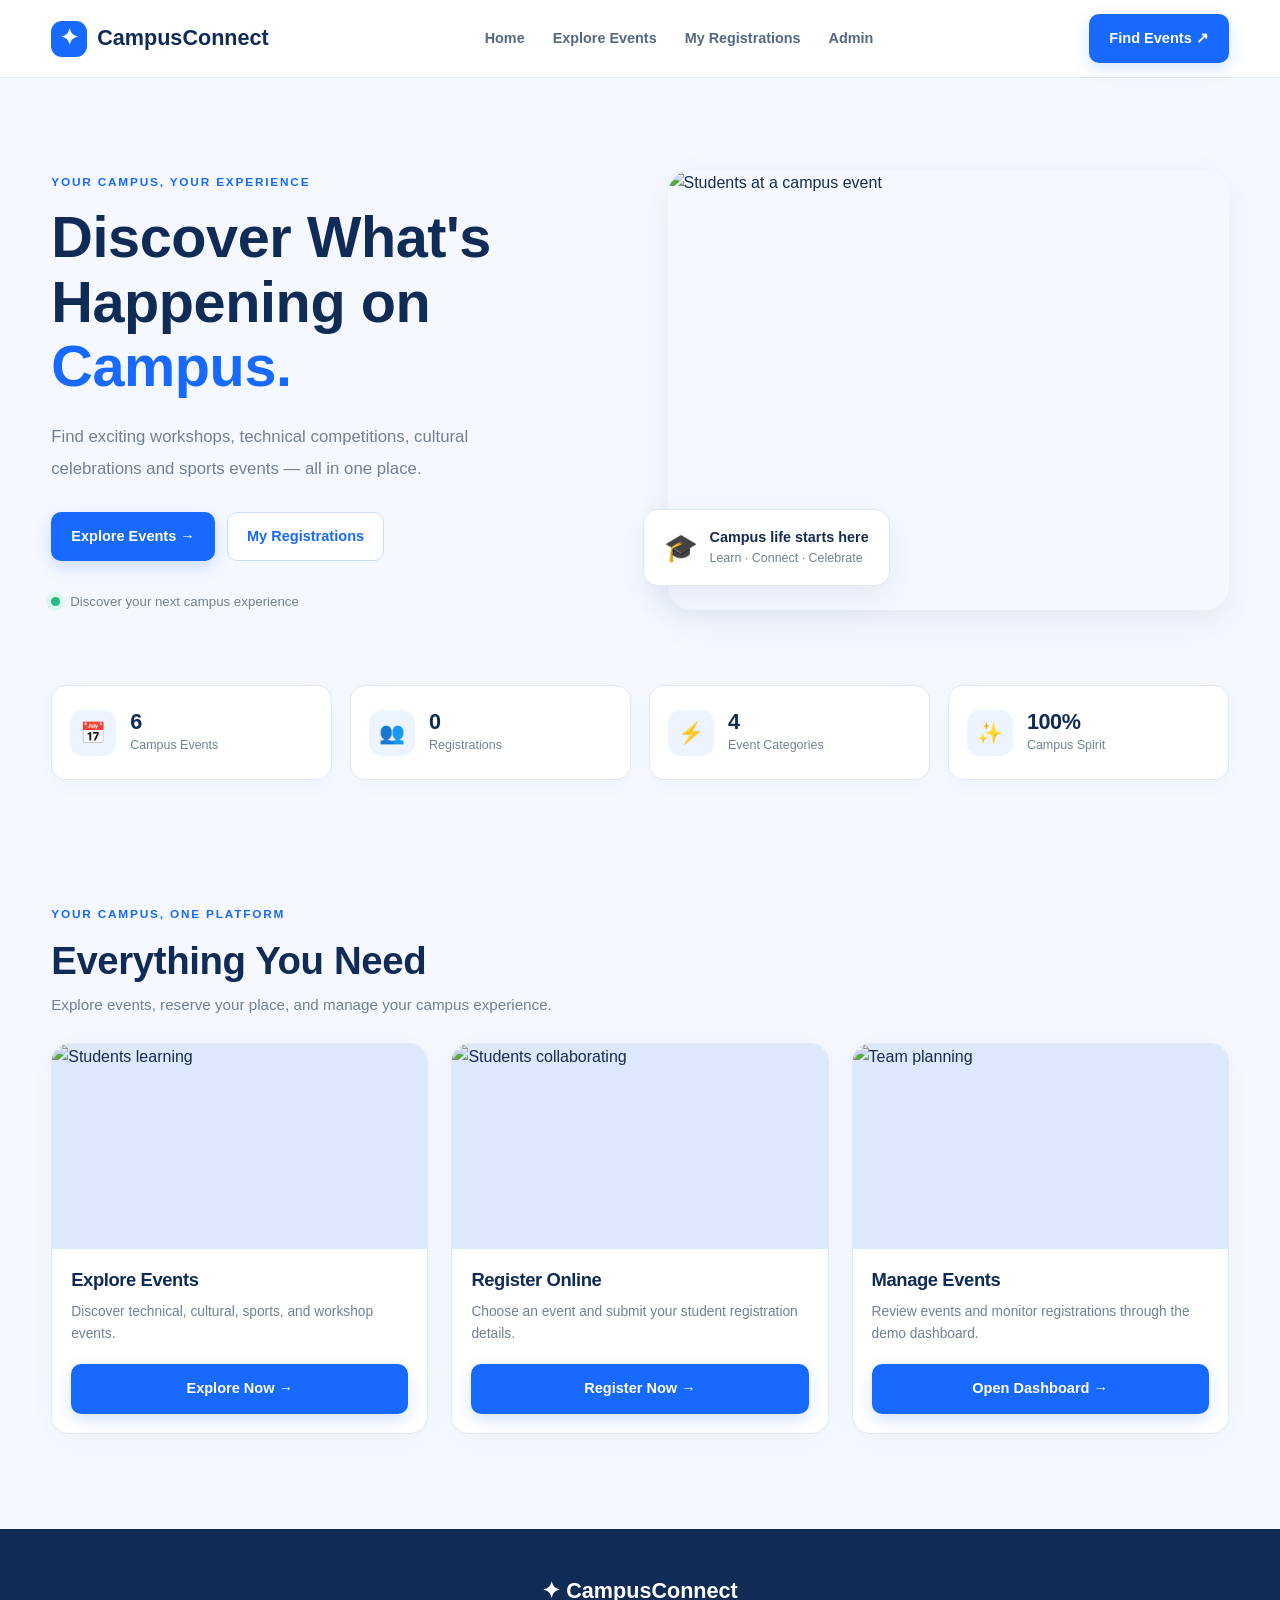
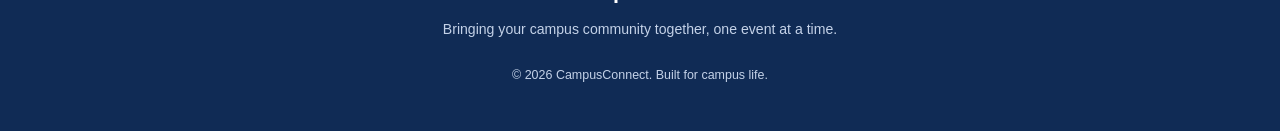
==== index.html @ 8c7f2d9f "Add CampusConnect website files" ====
<!DOCTYPE html>
<html lang="en">
<head>
    <meta charset="UTF-8">
    <meta name="viewport" content="width=device-width, initial-scale=1.0">
    <title>CampusConnect | Home</title>
    <link rel="stylesheet" href="css/style.css">
</head>
<body>
    <header class="navbar">
        <a href="index.html" class="brand"><span class="brand-icon">✦</span> CampusConnect</a>
        <button class="menu-toggle" id="menuToggle" aria-label="Toggle navigation">☰</button>
        <nav class="nav-links" id="navLinks">
            <a href="index.html">Home</a>
            <a href="events.html">Explore Events</a>
            <a href="registrations.html">My Registrations</a>
            <a href="admin.html">Admin</a>
        </nav>
        <a href="events.html" class="btn btn-primary nav-cta">Find Events ↗</a>
    </header>

    <main>
        <section class="hero section" id="home">
            <div class="hero-content">
                <span class="eyebrow">YOUR CAMPUS, YOUR EXPERIENCE</span>
                <h1>Discover What's<br>Happening on <span>Campus.</span></h1>
                <p>Find exciting workshops, technical competitions, cultural celebrations and sports events — all in one place.</p>
                <div class="hero-actions">
                    <a href="events.html" class="btn btn-primary">Explore Events →</a>
                    <a href="registrations.html" class="btn btn-outline">My Registrations</a>
                </div>
                <div class="hero-note"><span class="live-dot"></span> Discover your next campus experience</div>
            </div>

            <div class="hero-image">
                <img src="https://images.unsplash.com/photo-1523580494863-6f3031224c94?auto=format&fit=crop&w=1200&q=85" alt="Students at a campus event">
                <div class="floating-card">
                    <span class="floating-icon">🎓</span>
                    <div><strong>Campus life starts here</strong><small>Learn · Connect · Celebrate</small></div>
                </div>
            </div>
        </section>

        <section class="stats section">
            <div class="stat-card"><span class="stat-icon">📅</span><div><h3 id="totalEvents">0</h3><p>Campus Events</p></div></div>
            <div class="stat-card"><span class="stat-icon">👥</span><div><h3 id="totalRegistrations">0</h3><p>Registrations</p></div></div>
            <div class="stat-card"><span class="stat-icon">⚡</span><div><h3>4</h3><p>Event Categories</p></div></div>
            <div class="stat-card"><span class="stat-icon">✨</span><div><h3>100%</h3><p>Campus Spirit</p></div></div>
        </section>

        <section class="section content-section">
            <div class="section-heading">
                <div>
                    <span class="eyebrow">YOUR CAMPUS, ONE PLATFORM</span>
                    <h2>Everything You Need</h2>
                    <p>Explore events, reserve your place, and manage your campus experience.</p>
                </div>
            </div>

            <div class="event-grid">
                <article class="event-card">
                    <div class="event-image"><img src="https://images.unsplash.com/photo-1516321318423-f06f85e504b3?auto=format&fit=crop&w=900&q=80" alt="Students learning"></div>
                    <div class="event-card-content">
                        <h3>Explore Events</h3>
                        <p>Discover technical, cultural, sports, and workshop events.</p>
                        <a href="events.html" class="btn btn-primary">Explore Now →</a>
                    </div>
                </article>
                <article class="event-card">
                    <div class="event-image"><img src="https://images.unsplash.com/photo-1517245386807-bb43f82c33c4?auto=format&fit=crop&w=900&q=80" alt="Students collaborating"></div>
                    <div class="event-card-content">
                        <h3>Register Online</h3>
                        <p>Choose an event and submit your student registration details.</p>
                        <a href="registration.html" class="btn btn-primary">Register Now →</a>
                    </div>
                </article>
                <article class="event-card">
                    <div class="event-image"><img src="https://images.unsplash.com/photo-1552664730-d307ca884978?auto=format&fit=crop&w=900&q=80" alt="Team planning"></div>
                    <div class="event-card-content">
                        <h3>Manage Events</h3>
                        <p>Review events and monitor registrations through the demo dashboard.</p>
                        <a href="admin.html" class="btn btn-primary">Open Dashboard →</a>
                    </div>
                </article>
            </div>
        </section>
    </main>

    <footer class="footer">
        <a href="index.html" class="brand footer-brand">✦ CampusConnect</a>
        <p>Bringing your campus community together, one event at a time.</p>
        <p class="copyright">© <span id="currentYear"></span> CampusConnect. Built for campus life.</p>
    </footer>

    <script src="js/events.js"></script>
    <script src="js/registration.js"></script>
    <script src="js/main.js"></script>
</body>
</html>
---- css/style.css ----
/* =========================================
   CAMPUSCONNECT - GLOBAL STYLES
========================================= */
:root {
    --primary: #1769ff;
    --primary-dark: #0d4ec4;
    --navy: #102b55;
    --text: #172b4d;
    --muted: #718096;
    --background: #f5f8ff;
    --white: #ffffff;
    --border: #e1e9f5;
    --green: #13845b;
    --shadow: 0 12px 35px rgba(24, 67, 125, 0.08);
    --radius: 18px;
}

* {
    margin: 0;
    padding: 0;
    box-sizing: border-box;
}

html {
    scroll-behavior: smooth;
    scroll-padding-top: 90px;
}

body {
    font-family: "Segoe UI", Arial, sans-serif;
    color: var(--text);
    background: var(--background);
    line-height: 1.6;
}

button, input, select, textarea {
    font: inherit;
}

button, a {
    -webkit-tap-highlight-color: transparent;
}

a {
    text-decoration: none;
    color: inherit;
}

button {
    cursor: pointer;
}

img {
    max-width: 100%;
    display: block;
}

.hidden {
    display: none !important;
}

.section {
    width: min(1180px, 92%);
    margin-inline: auto;
}

.content-section {
    padding-top: 85px;
}

h1, h2, h3, h4 {
    line-height: 1.25;
    letter-spacing: -0.4px;
}

p {
    color: var(--muted);
}

/* =========================================
   NAVIGATION BAR
========================================= */
.navbar {
    position: sticky;
    top: 0;
    z-index: 100;
    min-height: 76px;
    padding: 14px 4%;
    display: flex;
    align-items: center;
    justify-content: space-between;
    gap: 25px;
    background: rgba(255, 255, 255, 0.96);
    border-bottom: 1px solid var(--border);
    backdrop-filter: blur(14px);
}

.brand {
    display: inline-flex;
    align-items: center;
    gap: 10px;
    color: var(--navy);
    font-size: 1.35rem;
    font-weight: 800;
    white-space: nowrap;
}

.brand-icon {
    display: grid;
    place-items: center;
    width: 36px;
    height: 36px;
    border-radius: 11px;
    background: var(--primary);
    color: white;
}

.nav-links {
    display: flex;
    align-items: center;
    gap: 28px;
}

.nav-links a {
    font-size: 0.9rem;
    font-weight: 600;
    color: #566783;
    transition: color 0.2s;
}

.nav-links a:hover,
.nav-links a:focus-visible {
    color: var(--primary);
}

.menu-toggle {
    display: none;
    border: 0;
    background: transparent;
    color: var(--navy);
    font-size: 1.6rem;
}

/* =========================================
   BUTTONS
========================================= */
.btn {
    display: inline-flex;
    justify-content: center;
    align-items: center;
    gap: 8px;
    padding: 12px 19px;
    border-radius: 10px;
    border: 1px solid transparent;
    font-size: 0.91rem;
    font-weight: 700;
    transition: transform 0.2s, background 0.2s, box-shadow 0.2s;
}

.btn:hover {
    transform: translateY(-2px);
}

.btn-primary {
    color: white;
    background: var(--primary);
    box-shadow: 0 6px 16px rgba(23, 105, 255, 0.18);
}

.btn-primary:hover {
    background: var(--primary-dark);
}

.btn-outline {
    color: var(--primary);
    background: white;
    border-color: #cbdcff;
}

.btn-outline:hover {
    background: #edf4ff;
}

.btn-full {
    width: 100%;
    margin-top: 20px;
}

/* =========================================
   HERO / HOME
========================================= */
.hero {
    display: grid;
    grid-template-columns: 1fr 1fr;
    align-items: center;
    gap: 55px;
    padding-top: 65px;
    padding-bottom: 48px;
}

.hero-content {
    padding-block: 25px;
}

.eyebrow {
    display: inline-block;
    margin-bottom: 13px;
    color: var(--primary);
    font-size: 0.74rem;
    font-weight: 800;
    letter-spacing: 1.8px;
}

.hero h1 {
    color: var(--navy);
    font-size: clamp(2.5rem, 4.5vw, 4rem);
    line-height: 1.12;
    margin-bottom: 22px;
}

.hero h1 span {
    color: var(--primary);
}

.hero-content > p {
    max-width: 500px;
    font-size: 1.05rem;
    line-height: 1.9;
    margin-bottom: 27px;
}

.hero-actions {
    display: flex;
    flex-wrap: wrap;
    gap: 12px;
}

.hero-note {
    display: flex;
    align-items: center;
    gap: 10px;
    margin-top: 30px;
    font-size: 0.83rem;
    color: var(--muted);
}

.live-dot {
    width: 9px;
    height: 9px;
    background: #22bd83;
    border-radius: 50%;
    box-shadow: 0 0 0 5px #dff8ed;
}

.hero-image {
    position: relative;
    min-width: 0;
}

.hero-image > img {
    width: 100%;
    height: 440px;
    object-fit: cover;
    border-radius: 24px;
    box-shadow: var(--shadow);
}

.floating-card {
    position: absolute;
    left: -25px;
    bottom: 24px;
    display: flex;
    align-items: center;
    gap: 12px;
    padding: 16px 20px;
    background: white;
    border: 1px solid var(--border);
    border-radius: 15px;
    box-shadow: var(--shadow);
}

.floating-icon {
    font-size: 1.7rem;
}

.floating-card strong,
.floating-card small {
    display: block;
}

.floating-card strong {
    font-size: 0.9rem;
}

.floating-card small {
    color: var(--muted);
    font-size: 0.78rem;
}

/* =========================================
   STATISTICS CARDS
========================================= */
.stats {
    display: grid;
    grid-template-columns: repeat(4, 1fr);
    gap: 18px;
    padding-bottom: 35px;
}

.stat-card {
    display: flex;
    align-items: center;
    gap: 14px;
    padding: 23px 18px;
    background: white;
    border: 1px solid var(--border);
    border-radius: 15px;
    box-shadow: 0 5px 20px rgba(24, 67, 125, 0.03);
}

.stat-icon {
    display: grid;
    place-items: center;
    flex-shrink: 0;
    width: 46px;
    height: 46px;
    border-radius: 13px;
    background: #edf4ff;
    font-size: 1.3rem;
}

.stat-card h3 {
    color: var(--navy);
    font-size: 1.35rem;
}

.stat-card p {
    font-size: 0.78rem;
}

/* =========================================
   SECTION HEADINGS
========================================= */
.section-heading {
    display: flex;
    justify-content: space-between;
    align-items: end;
    gap: 20px;
    margin-bottom: 26px;
}

.section-heading h2 {
    color: var(--navy);
    font-size: clamp(1.8rem, 3vw, 2.4rem);
    margin-bottom: 8px;
}

.section-heading p {
    font-size: 0.95rem;
}

.result-count {
    padding: 8px 13px;
    border: 1px solid var(--border);
    border-radius: 30px;
    background: white;
    color: var(--muted);
    font-size: 0.82rem;
    white-space: nowrap;
}

/* =========================================
   SEARCH AND FILTERS
========================================= */
.event-toolbar {
    display: grid;
    grid-template-columns: 1fr 190px 165px;
    gap: 13px;
    margin-bottom: 19px;
}

.search-box {
    display: flex;
    align-items: center;
    gap: 10px;
    min-width: 0;
    padding: 0 15px;
    background: white;
    border: 1px solid var(--border);
    border-radius: 11px;
}

.search-box span {
    color: var(--primary);
    font-size: 1.7rem;
}

.search-box input {
    width: 100%;
    min-width: 0;
    padding: 13px 0;
    border: 0;
    outline: 0;
    background: transparent;
}

.event-toolbar select,
.form-card input,
.form-card select,
.form-card textarea {
    width: 100%;
    min-width: 0;
    padding: 12px;
    color: var(--text);
    background: white;
    border: 1px solid var(--border);
    border-radius: 9px;
    outline: none;
}

.event-toolbar select:focus,
.form-card input:focus,
.form-card select:focus,
.form-card textarea:focus {
    border-color: var(--primary);
    box-shadow: 0 0 0 3px rgba(23, 105, 255, 0.09);
}

.category-chips {
    display: flex;
    flex-wrap: wrap;
    gap: 10px;
    margin-bottom: 25px;
}

.chip {
    padding: 9px 16px;
    border: 1px solid var(--border);
    border-radius: 30px;
    background: white;
    color: #526581;
    font-size: 0.85rem;
    font-weight: 600;
}

.chip:hover,
.chip.active {
    background: var(--primary);
    border-color: var(--primary);
    color: white;
}

/* =========================================
   EVENT CARDS
========================================= */
.event-grid {
    display: grid;
    grid-template-columns: repeat(3, minmax(0, 1fr));
    gap: 23px;
}

.event-card {
    min-width: 0;
    overflow: hidden;
    background: white;
    border: 1px solid var(--border);
    border-radius: var(--radius);
    box-shadow: 0 6px 24px rgba(24, 67, 125, 0.04);
    transition: transform 0.25s, box-shadow 0.25s;
}

.event-card:hover {
    transform: translateY(-5px);
    box-shadow: var(--shadow);
}

.event-image {
    position: relative;
    height: 205px;
    overflow: hidden;
    background: #dce8fb;
}

.event-image img {
    width: 100%;
    height: 100%;
    object-fit: cover;
    transition: transform 0.4s;
}

.event-card:hover .event-image img {
    transform: scale(1.04);
}

.category-badge {
    position: absolute;
    top: 14px;
    left: 14px;
    padding: 5px 11px;
    border-radius: 30px;
    background: white;
    color: var(--primary-dark);
    font-size: 0.72rem;
    font-weight: 800;
}

.event-card-content {
    padding: 19px;
}

.event-card-content h3 {
    margin-bottom: 10px;
    color: var(--navy);
    font-size: 1.15rem;
}

.event-card-content > p {
    min-height: 48px;
    margin-bottom: 15px;
    font-size: 0.86rem;
}

.event-meta {
    display: grid;
    gap: 8px;
    margin-bottom: 18px;
    color: #62728a;
    font-size: 0.82rem;
}

.event-meta span {
    display: flex;
    align-items: center;
    gap: 9px;
}

.event-card-content .btn {
    width: 100%;
}

.empty-state {
    padding: 40px 20px;
    text-align: center;
    background: white;
    border: 1px dashed #cad8ed;
    border-radius: var(--radius);
}

.empty-state > span {
    display: block;
    margin-bottom: 12px;
    font-size: 2.4rem;
}

.empty-state h3 {
    margin-bottom: 8px;
    color: var(--navy);
}

.empty-state p {
    margin-bottom: 18px;
}

/* =========================================
   EVENT DETAILS
========================================= */
.details-panel {
    overflow: hidden;
    background: white;
    border: 1px solid var(--border);
    border-radius: var(--radius);
    box-shadow: var(--shadow);
}

.details-placeholder {
    padding: 45px 20px;
    text-align: center;
}

.details-placeholder > span {
    font-size: 2.5rem;
}

.details-placeholder h3 {
    margin: 12px 0;
    color: var(--navy);
}

.details-placeholder p {
    margin-bottom: 20px;
}

.details-content {
    display: grid;
    grid-template-columns: 0.95fr 1.05fr;
    gap: 30px;
    padding: 25px;
}

.details-content > img {
    width: 100%;
    height: 340px;
    object-fit: cover;
    border-radius: 14px;
}

.details-copy {
    padding: 12px 0;
}

.details-copy h3 {
    margin: 13px 0;
    color: var(--navy);
    font-size: 1.8rem;
}

.details-copy > p {
    margin: 15px 0;
}

.details-highlights {
    margin: 18px 0;
    padding-left: 20px;
    color: #586b85;
}

.details-highlights li {
    margin: 7px 0;
}

.details-copy .btn {
    margin-top: 10px;
}

/* =========================================
   FORMS AND REGISTRATION
========================================= */
.registration-layout {
    display: grid;
    grid-template-columns: 1fr 0.8fr;
    align-items: start;
    gap: 25px;
}

.form-card {
    min-width: 0;
    padding: 27px;
    background: white;
    border: 1px solid var(--border);
    border-radius: var(--radius);
    box-shadow: 0 6px 25px rgba(24, 67, 125, 0.04);
}

.form-card h3 {
    margin-bottom: 7px;
    color: var(--navy);
    font-size: 1.35rem;
}

.form-description {
    margin-bottom: 20px;
    font-size: 0.85rem;
}

.form-card label {
    display: block;
    margin: 16px 0 7px;
    color: #344866;
    font-size: 0.86rem;
    font-weight: 700;
}

.form-card textarea {
    resize: vertical;
}

.registration-aside {
    overflow: hidden;
    background: white;
    border: 1px solid var(--border);
    border-radius: var(--radius);
}

.registration-aside > img {
    width: 100%;
    height: 235px;
    object-fit: cover;
}

.aside-content {
    padding: 24px;
}

.aside-content h3 {
    margin-bottom: 12px;
    color: var(--navy);
    font-size: 1.5rem;
}

.aside-content > p {
    font-size: 0.9rem;
}

.aside-tip {
    display: flex;
    gap: 12px;
    margin-top: 22px;
    padding: 15px;
    background: #edf5ff;
    border-radius: 11px;
}

.aside-tip > span {
    font-size: 1.2rem;
}

.aside-tip p {
    font-size: 0.82rem;
}

.form-message {
    min-height: 20px;
    margin-top: 13px;
    font-size: 0.87rem;
    font-weight: 600;
}

.form-message.success {
    color: var(--green);
}

.form-message.error {
    color: #c0392b;
}

/* =========================================
   MY REGISTRATIONS
========================================= */
.registration-summary {
    display: grid;
    grid-template-columns: repeat(2, minmax(0, 1fr));
    gap: 18px;
    margin-bottom: 25px;
}

.registration-summary > div {
    display: grid;
    grid-template-columns: auto 1fr;
    column-gap: 14px;
    align-items: center;
    padding: 20px;
    background: white;
    border: 1px solid var(--border);
    border-radius: 14px;
}

.registration-summary span {
    grid-row: span 2;
    font-size: 1.8rem;
}

.registration-summary strong {
    color: var(--navy);
    font-size: 1.45rem;
}

.registration-summary small {
    color: var(--muted);
}

.my-registration-list {
    display: grid;
    gap: 14px;
}

.my-registration-item {
    display: grid;
    grid-template-columns: 115px 1fr auto;
    align-items: center;
    gap: 20px;
    padding: 17px;
    background: white;
    border: 1px solid var(--border);
    border-radius: 14px;
}

.my-registration-item > img {
    width: 115px;
    height: 90px;
    object-fit: cover;
    border-radius: 10px;
}

.my-registration-item h3 {
    margin-bottom: 8px;
    color: var(--navy);
}

.my-registration-item p {
    font-size: 0.83rem;
    margin: 3px 0;
}

.status-badge {
    display: inline-block;
    padding: 5px 10px;
    border-radius: 30px;
    background: #e4f8ed;
    color: #16784c;
    font-size: 0.73rem;
    font-weight: 800;
}

/* =========================================
   ADMIN DASHBOARD
========================================= */
.admin-notice {
    padding: 14px 17px;
    margin-bottom: 22px;
    background: #fff8e8;
    border: 1px solid #f1dfad;
    border-radius: 11px;
    color: #785a19;
    font-size: 0.86rem;
}

.admin-stats {
    display: grid;
    grid-template-columns: repeat(3, minmax(0, 1fr));
    gap: 18px;
    margin-bottom: 25px;
}

.admin-stat {
    padding: 23px;
    background: linear-gradient(135deg, #1769ff, #4b8dff);
    border-radius: 15px;
    color: white;
}

.admin-stat:nth-child(2) {
    background: linear-gradient(135deg, #12845b, #27bb86);
}

.admin-stat:nth-child(3) {
    background: linear-gradient(135deg, #6947df, #9c70ff);
}

.admin-stat span,
.admin-stat strong {
    display: block;
}

.admin-stat span {
    margin-bottom: 8px;
    font-size: 0.88rem;
    opacity: 0.95;
}

.admin-stat strong {
    font-size: 2rem;
}

.admin-layout {
    display: grid;
    grid-template-columns: 0.8fr 1.2fr;
    align-items: start;
    gap: 22px;
}

.admin-table-card {
    min-width: 0;
    padding: 22px;
    background: white;
    border: 1px solid var(--border);
    border-radius: var(--radius);
}

.table-heading {
    display: flex;
    align-items: center;
    justify-content: space-between;
    flex-wrap: wrap;
    gap: 12px;
    margin-bottom: 20px;
}

.table-heading h3 {
    color: var(--navy);
}

.table-heading .btn {
    padding: 9px 12px;
    font-size: 0.8rem;
}

.table-scroll {
    width: 100%;
    overflow-x: auto;
}

table {
    width: 100%;
    border-collapse: collapse;
    font-size: 0.82rem;
}

th, td {
    padding: 13px 11px;
    text-align: left;
    border-bottom: 1px solid var(--border);
    white-space: nowrap;
}

th {
    color: #526581;
    background: #f5f8ff;
    font-size: 0.77rem;
}

td {
    color: #465a76;
}

.table-action {
    padding: 6px 9px;
    margin: 2px;
    border: 1px solid var(--border);
    border-radius: 7px;
    background: white;
    color: var(--primary);
    font-size: 0.76rem;
    font-weight: 700;
}

.table-action.delete {
    color: #c0392b;
}

/* =========================================
   FOOTER AND TOAST
========================================= */
.footer {
    margin-top: 95px;
    padding: 45px 20px;
    background: #102b55;
    color: white;
    text-align: center;
}

.footer-brand {
    color: white;
    justify-content: center;
}

.footer > p {
    margin-top: 10px;
    color: #c4d2e8;
    font-size: 0.88rem;
}

.footer .copyright {
    margin-top: 25px;
    font-size: 0.78rem;
}

.toast {
    position: fixed;
    z-index: 200;
    right: 22px;
    bottom: 22px;
    max-width: min(360px, calc(100% - 44px));
    padding: 14px 20px;
    background: #102b55;
    color: white;
    border-radius: 12px;
    box-shadow: var(--shadow);
    opacity: 0;
    transform: translateY(12px);
    pointer-events: none;
    transition: opacity 0.25s, transform 0.25s;
}

.toast.show {
    opacity: 1;
    transform: translateY(0);
}

/* =========================================
   RESPONSIVE DESIGN
========================================= */
@media (max-width: 1000px) {
    .navbar {
        gap: 15px;
    }

    .nav-links {
        gap: 15px;
    }

    .nav-cta {
        display: none;
    }

    .hero {
        gap: 30px;
    }

    .hero-image > img {
        height: 360px;
    }

    .stats {
        grid-template-columns: repeat(2, 1fr);
    }

    .event-grid {
        grid-template-columns: repeat(2, minmax(0, 1fr));
    }

    .admin-layout {
        grid-template-columns: 1fr;
    }
}

@media (max-width: 700px) {
    html {
        scroll-padding-top: 75px;
    }

    .navbar {
        min-height: 68px;
        flex-wrap: wrap;
    }

    .brand {
        font-size: 1.15rem;
    }

    .menu-toggle {
        display: block;
    }

    .nav-links {
        display: none;
        order: 3;
        width: 100%;
        align-items: stretch;
        flex-direction: column;
        gap: 0;
        padding: 8px 0;
    }

    .nav-links.open {
        display: flex;
    }

    .nav-links a {
        padding: 11px 5px;
        border-top: 1px solid var(--border);
    }

    .hero {
        grid-template-columns: 1fr;
        padding-top: 35px;
        gap: 28px;
    }

    .hero h1 {
        font-size: clamp(2.4rem, 9vw, 3.4rem);
    }

    .hero-image > img {
        height: 300px;
    }

    .floating-card {
        left: 12px;
        bottom: 12px;
        padding: 12px;
    }

    .stats {
        gap: 10px;
    }

    .stat-card {
        padding: 15px 10px;
        gap: 9px;
    }

    .stat-icon {
        width: 38px;
        height: 38px;
        font-size: 1rem;
    }

    .stat-card h3 {
        font-size: 1.1rem;
    }

    .stat-card p {
        font-size: 0.7rem;
    }

    .content-section {
        padding-top: 65px;
    }

    .section-heading {
        align-items: start;
        flex-direction: column;
    }

    .event-toolbar {
        grid-template-columns: 1fr;
    }

    .event-grid {
        grid-template-columns: 1fr;
    }

    .event-image {
        height: 220px;
    }

    .details-content {
        grid-template-columns: 1fr;
        padding: 17px;
        gap: 15px;
    }

    .details-content > img {
        height: 240px;
    }

    .registration-layout {
        grid-template-columns: 1fr;
    }

    .form-card {
        padding: 20px;
    }

    .registration-summary {
        gap: 10px;
    }

    .registration-summary > div {
        padding: 14px;
        column-gap: 9px;
    }

    .my-registration-item {
        grid-template-columns: 85px 1fr;
        gap: 13px;
    }

    .my-registration-item > img {
        width: 85px;
        height: 85px;
    }

    .my-registration-item > div:last-child {
        grid-column: 2;
    }

    .admin-stats {
        grid-template-columns: 1fr;
    }

    .table-heading {
        align-items: flex-start;
        flex-direction: column;
    }
}

@media (max-width: 380px) {
    .section {
        width: 94%;
    }

    .stats {
        grid-template-columns: 1fr;
    }

    .hero-actions .btn {
        width: 100%;
    }
}
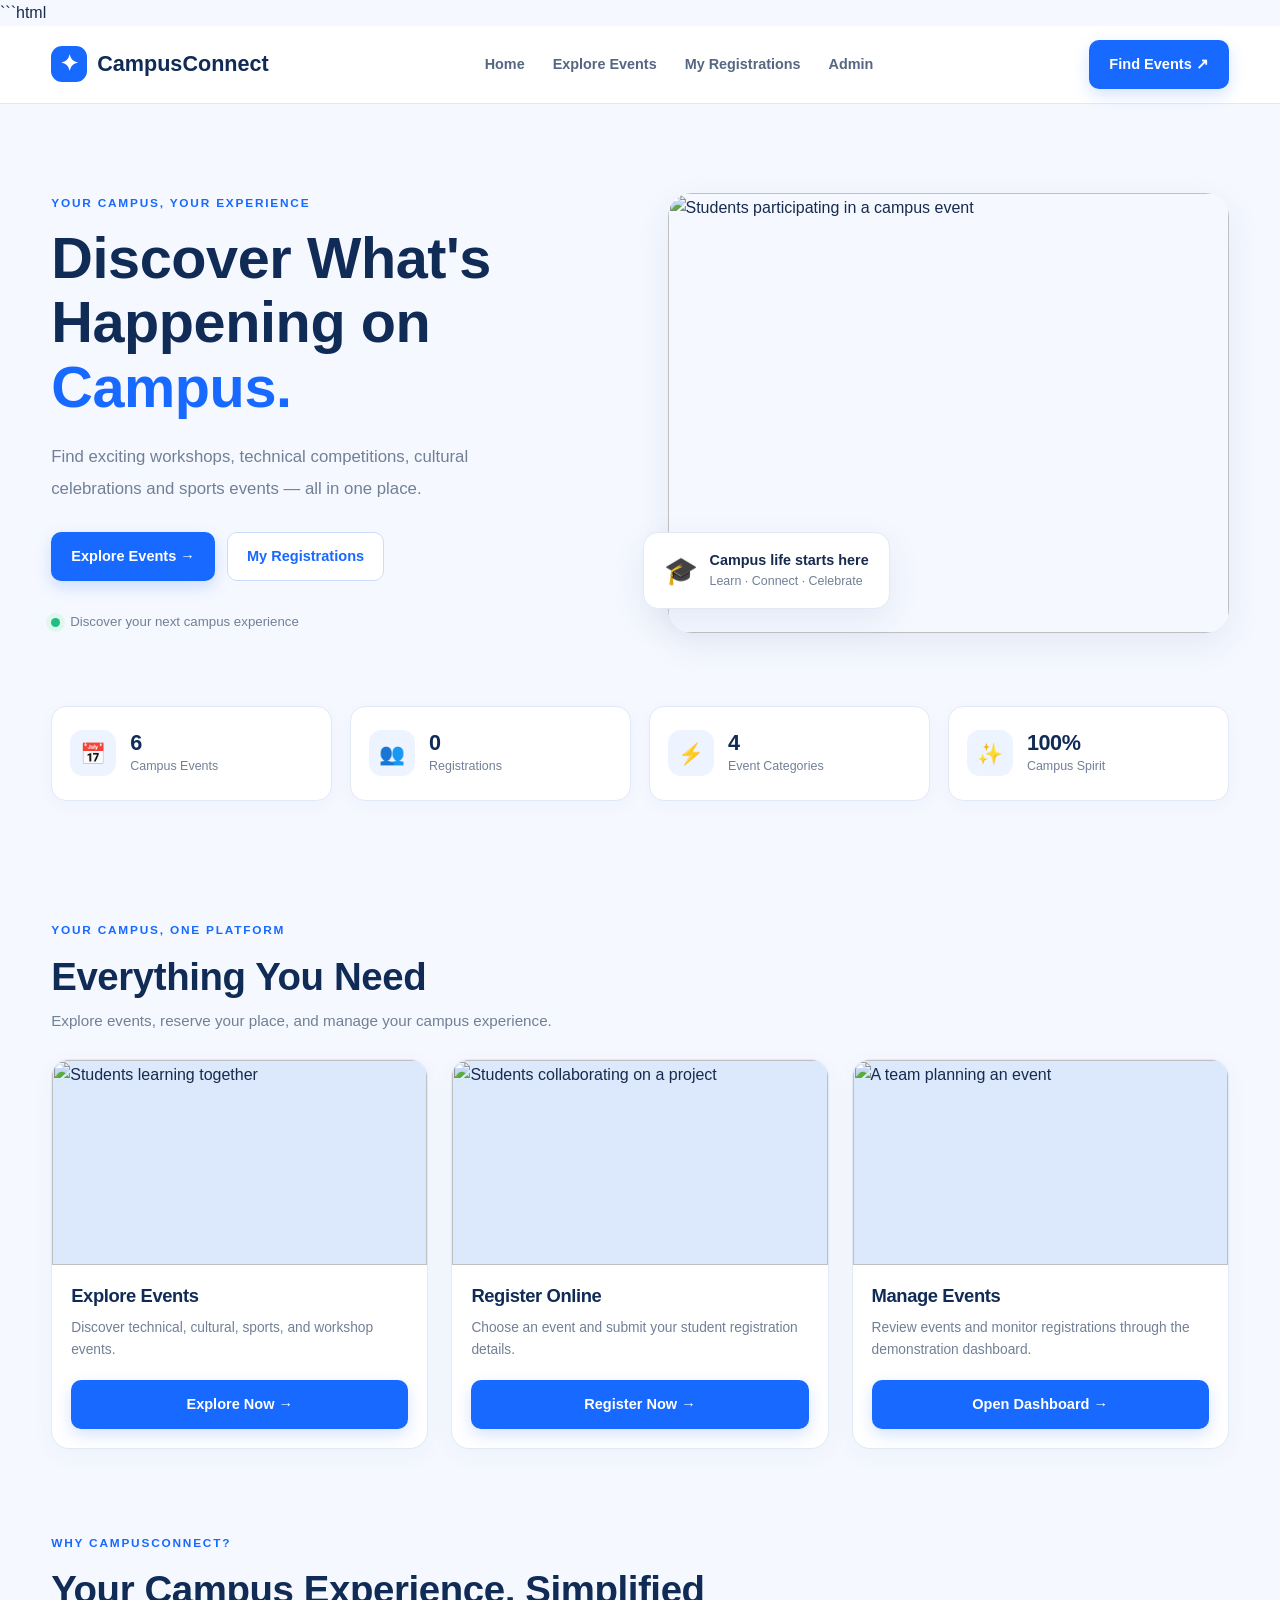
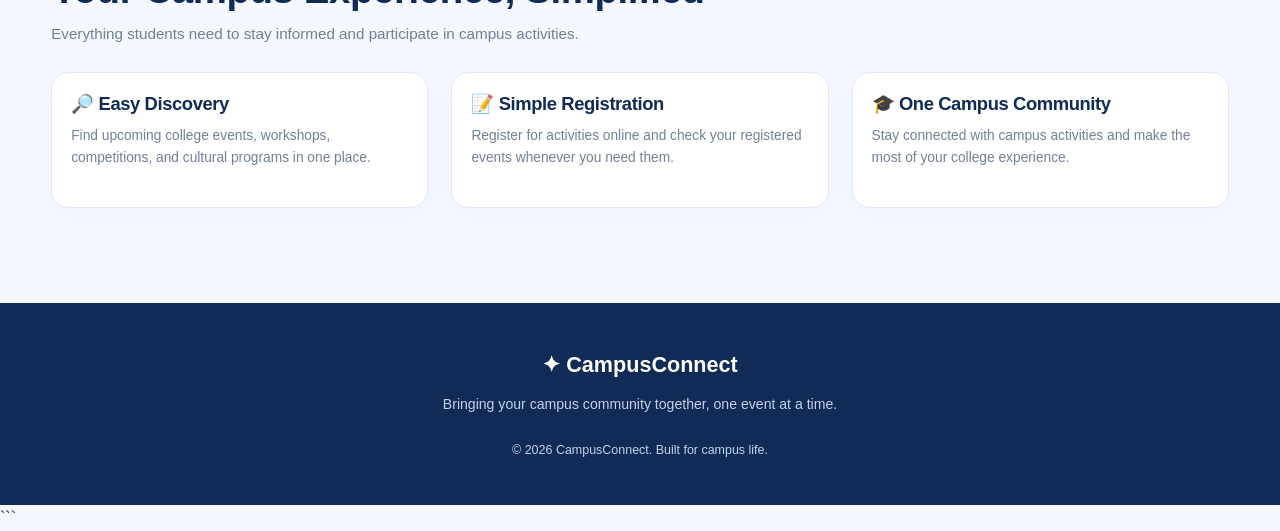
==== commit c019bebd: "Add CampusConnect benefits section to home page" ====
--- a/index.html
+++ b/index.html
@@ -1,100 +1,269 @@
-
+```html
 <!DOCTYPE html>
 <html lang="en">
 <head>
     <meta charset="UTF-8">
     <meta name="viewport" content="width=device-width, initial-scale=1.0">
+    <meta name="description" content="CampusConnect helps students discover college events, register for activities, and stay connected with campus life.">
     <title>CampusConnect | Home</title>
     <link rel="stylesheet" href="css/style.css">
 </head>
 <body>
+    <!-- Navigation Bar -->
     <header class="navbar">
-        <a href="index.html" class="brand"><span class="brand-icon">✦</span> CampusConnect</a>
-        <button class="menu-toggle" id="menuToggle" aria-label="Toggle navigation">☰</button>
+        <a href="index.html" class="brand">
+            <span class="brand-icon">✦</span> CampusConnect
+        </a>
+
+        <button
+            class="menu-toggle"
+            id="menuToggle"
+            aria-label="Toggle navigation"
+            aria-expanded="false"
+            aria-controls="navLinks">
+            ☰
+        </button>
+
         <nav class="nav-links" id="navLinks">
             <a href="index.html">Home</a>
             <a href="events.html">Explore Events</a>
             <a href="registrations.html">My Registrations</a>
             <a href="admin.html">Admin</a>
         </nav>
-        <a href="events.html" class="btn btn-primary nav-cta">Find Events ↗</a>
+
+        <a href="events.html" class="btn btn-primary nav-cta">
+            Find Events ↗
+        </a>
     </header>
 
     <main>
+        <!-- Hero Section -->
         <section class="hero section" id="home">
             <div class="hero-content">
                 <span class="eyebrow">YOUR CAMPUS, YOUR EXPERIENCE</span>
-                <h1>Discover What's<br>Happening on <span>Campus.</span></h1>
-                <p>Find exciting workshops, technical competitions, cultural celebrations and sports events — all in one place.</p>
+
+                <h1>
+                    Discover What's<br>
+                    Happening on <span>Campus.</span>
+                </h1>
+
+                <p>
+                    Find exciting workshops, technical competitions,
+                    cultural celebrations and sports events — all in one place.
+                </p>
+
                 <div class="hero-actions">
-                    <a href="events.html" class="btn btn-primary">Explore Events →</a>
-                    <a href="registrations.html" class="btn btn-outline">My Registrations</a>
-                </div>
-                <div class="hero-note"><span class="live-dot"></span> Discover your next campus experience</div>
+                    <a href="events.html" class="btn btn-primary">
+                        Explore Events →
+                    </a>
+                    <a href="registrations.html" class="btn btn-outline">
+                        My Registrations
+                    </a>
+                </div>
+
+                <div class="hero-note">
+                    <span class="live-dot"></span>
+                    Discover your next campus experience
+                </div>
             </div>
 
             <div class="hero-image">
-                <img src="https://images.unsplash.com/photo-1523580494863-6f3031224c94?auto=format&fit=crop&w=1200&q=85" alt="Students at a campus event">
+                <img
+                    src="https://images.unsplash.com/photo-1523580494863-6f3031224c94?auto=format&fit=crop&w=1200&q=85"
+                    alt="Students participating in a campus event">
+
                 <div class="floating-card">
                     <span class="floating-icon">🎓</span>
-                    <div><strong>Campus life starts here</strong><small>Learn · Connect · Celebrate</small></div>
-                </div>
-            </div>
-        </section>
-
-        <section class="stats section">
-            <div class="stat-card"><span class="stat-icon">📅</span><div><h3 id="totalEvents">0</h3><p>Campus Events</p></div></div>
-            <div class="stat-card"><span class="stat-icon">👥</span><div><h3 id="totalRegistrations">0</h3><p>Registrations</p></div></div>
-            <div class="stat-card"><span class="stat-icon">⚡</span><div><h3>4</h3><p>Event Categories</p></div></div>
-            <div class="stat-card"><span class="stat-icon">✨</span><div><h3>100%</h3><p>Campus Spirit</p></div></div>
-        </section>
-
-        <section class="section content-section">
+                    <div>
+                        <strong>Campus life starts here</strong>
+                        <small>Learn · Connect · Celebrate</small>
+                    </div>
+                </div>
+            </div>
+        </section>
+
+        <!-- Statistics Section -->
+        <section class="stats section" aria-label="CampusConnect statistics">
+            <div class="stat-card">
+                <span class="stat-icon">📅</span>
+                <div>
+                    <h3 id="totalEvents">0</h3>
+                    <p>Campus Events</p>
+                </div>
+            </div>
+
+            <div class="stat-card">
+                <span class="stat-icon">👥</span>
+                <div>
+                    <h3 id="totalRegistrations">0</h3>
+                    <p>Registrations</p>
+                </div>
+            </div>
+
+            <div class="stat-card">
+                <span class="stat-icon">⚡</span>
+                <div>
+                    <h3>4</h3>
+                    <p>Event Categories</p>
+                </div>
+            </div>
+
+            <div class="stat-card">
+                <span class="stat-icon">✨</span>
+                <div>
+                    <h3>100%</h3>
+                    <p>Campus Spirit</p>
+                </div>
+            </div>
+        </section>
+
+        <!-- Main Features Section -->
+        <section class="section content-section" id="features">
             <div class="section-heading">
                 <div>
                     <span class="eyebrow">YOUR CAMPUS, ONE PLATFORM</span>
                     <h2>Everything You Need</h2>
-                    <p>Explore events, reserve your place, and manage your campus experience.</p>
+                    <p>
+                        Explore events, reserve your place, and manage
+                        your campus experience.
+                    </p>
                 </div>
             </div>
 
             <div class="event-grid">
-                <article class="event-card">
-                    <div class="event-image"><img src="https://images.unsplash.com/photo-1516321318423-f06f85e504b3?auto=format&fit=crop&w=900&q=80" alt="Students learning"></div>
+                <!-- Explore Events Card -->
+                <article class="event-card">
+                    <div class="event-image">
+                        <img
+                            src="https://images.unsplash.com/photo-1516321318423-f06f85e504b3?auto=format&fit=crop&w=900&q=80"
+                            alt="Students learning together">
+                    </div>
+
                     <div class="event-card-content">
                         <h3>Explore Events</h3>
-                        <p>Discover technical, cultural, sports, and workshop events.</p>
-                        <a href="events.html" class="btn btn-primary">Explore Now →</a>
-                    </div>
-                </article>
-                <article class="event-card">
-                    <div class="event-image"><img src="https://images.unsplash.com/photo-1517245386807-bb43f82c33c4?auto=format&fit=crop&w=900&q=80" alt="Students collaborating"></div>
+                        <p>
+                            Discover technical, cultural, sports,
+                            and workshop events.
+                        </p>
+                        <a href="events.html" class="btn btn-primary">
+                            Explore Now →
+                        </a>
+                    </div>
+                </article>
+
+                <!-- Registration Card -->
+                <article class="event-card">
+                    <div class="event-image">
+                        <img
+                            src="https://images.unsplash.com/photo-1517245386807-bb43f82c33c4?auto=format&fit=crop&w=900&q=80"
+                            alt="Students collaborating on a project">
+                    </div>
+
                     <div class="event-card-content">
                         <h3>Register Online</h3>
-                        <p>Choose an event and submit your student registration details.</p>
-                        <a href="registration.html" class="btn btn-primary">Register Now →</a>
-                    </div>
-                </article>
-                <article class="event-card">
-                    <div class="event-image"><img src="https://images.unsplash.com/photo-1552664730-d307ca884978?auto=format&fit=crop&w=900&q=80" alt="Team planning"></div>
+                        <p>
+                            Choose an event and submit your student
+                            registration details.
+                        </p>
+                        <a href="registration.html" class="btn btn-primary">
+                            Register Now →
+                        </a>
+                    </div>
+                </article>
+
+                <!-- Admin Dashboard Card -->
+                <article class="event-card">
+                    <div class="event-image">
+                        <img
+                            src="https://images.unsplash.com/photo-1552664730-d307ca884978?auto=format&fit=crop&w=900&q=80"
+                            alt="A team planning an event">
+                    </div>
+
                     <div class="event-card-content">
                         <h3>Manage Events</h3>
-                        <p>Review events and monitor registrations through the demo dashboard.</p>
-                        <a href="admin.html" class="btn btn-primary">Open Dashboard →</a>
+                        <p>
+                            Review events and monitor registrations
+                            through the demonstration dashboard.
+                        </p>
+                        <a href="admin.html" class="btn btn-primary">
+                            Open Dashboard →
+                        </a>
+                    </div>
+                </article>
+            </div>
+        </section>
+
+        <!-- New: Why CampusConnect Section -->
+        <section class="section content-section" id="why-campusconnect">
+            <div class="section-heading">
+                <div>
+                    <span class="eyebrow">WHY CAMPUSCONNECT?</span>
+                    <h2>Your Campus Experience, Simplified</h2>
+                    <p>
+                        Everything students need to stay informed
+                        and participate in campus activities.
+                    </p>
+                </div>
+            </div>
+
+            <div class="event-grid">
+                <!-- Benefit 1 -->
+                <article class="event-card">
+                    <div class="event-card-content">
+                        <h3>🔎 Easy Discovery</h3>
+                        <p>
+                            Find upcoming college events, workshops,
+                            competitions, and cultural programs in one place.
+                        </p>
+                    </div>
+                </article>
+
+                <!-- Benefit 2 -->
+                <article class="event-card">
+                    <div class="event-card-content">
+                        <h3>📝 Simple Registration</h3>
+                        <p>
+                            Register for activities online and check
+                            your registered events whenever you need them.
+                        </p>
+                    </div>
+                </article>
+
+                <!-- Benefit 3 -->
+                <article class="event-card">
+                    <div class="event-card-content">
+                        <h3>🎓 One Campus Community</h3>
+                        <p>
+                            Stay connected with campus activities and
+                            make the most of your college experience.
+                        </p>
                     </div>
                 </article>
             </div>
         </section>
     </main>
 
+    <!-- Footer -->
     <footer class="footer">
-        <a href="index.html" class="brand footer-brand">✦ CampusConnect</a>
-        <p>Bringing your campus community together, one event at a time.</p>
-        <p class="copyright">© <span id="currentYear"></span> CampusConnect. Built for campus life.</p>
+        <a href="index.html" class="brand footer-brand">
+            ✦ CampusConnect
+        </a>
+
+        <p>
+            Bringing your campus community together,
+            one event at a time.
+        </p>
+
+        <p class="copyright">
+            © <span id="currentYear"></span>
+            CampusConnect. Built for campus life.
+        </p>
     </footer>
 
+    <!-- JavaScript Files -->
     <script src="js/events.js"></script>
     <script src="js/registration.js"></script>
     <script src="js/main.js"></script>
 </body>
 </html>
+```
